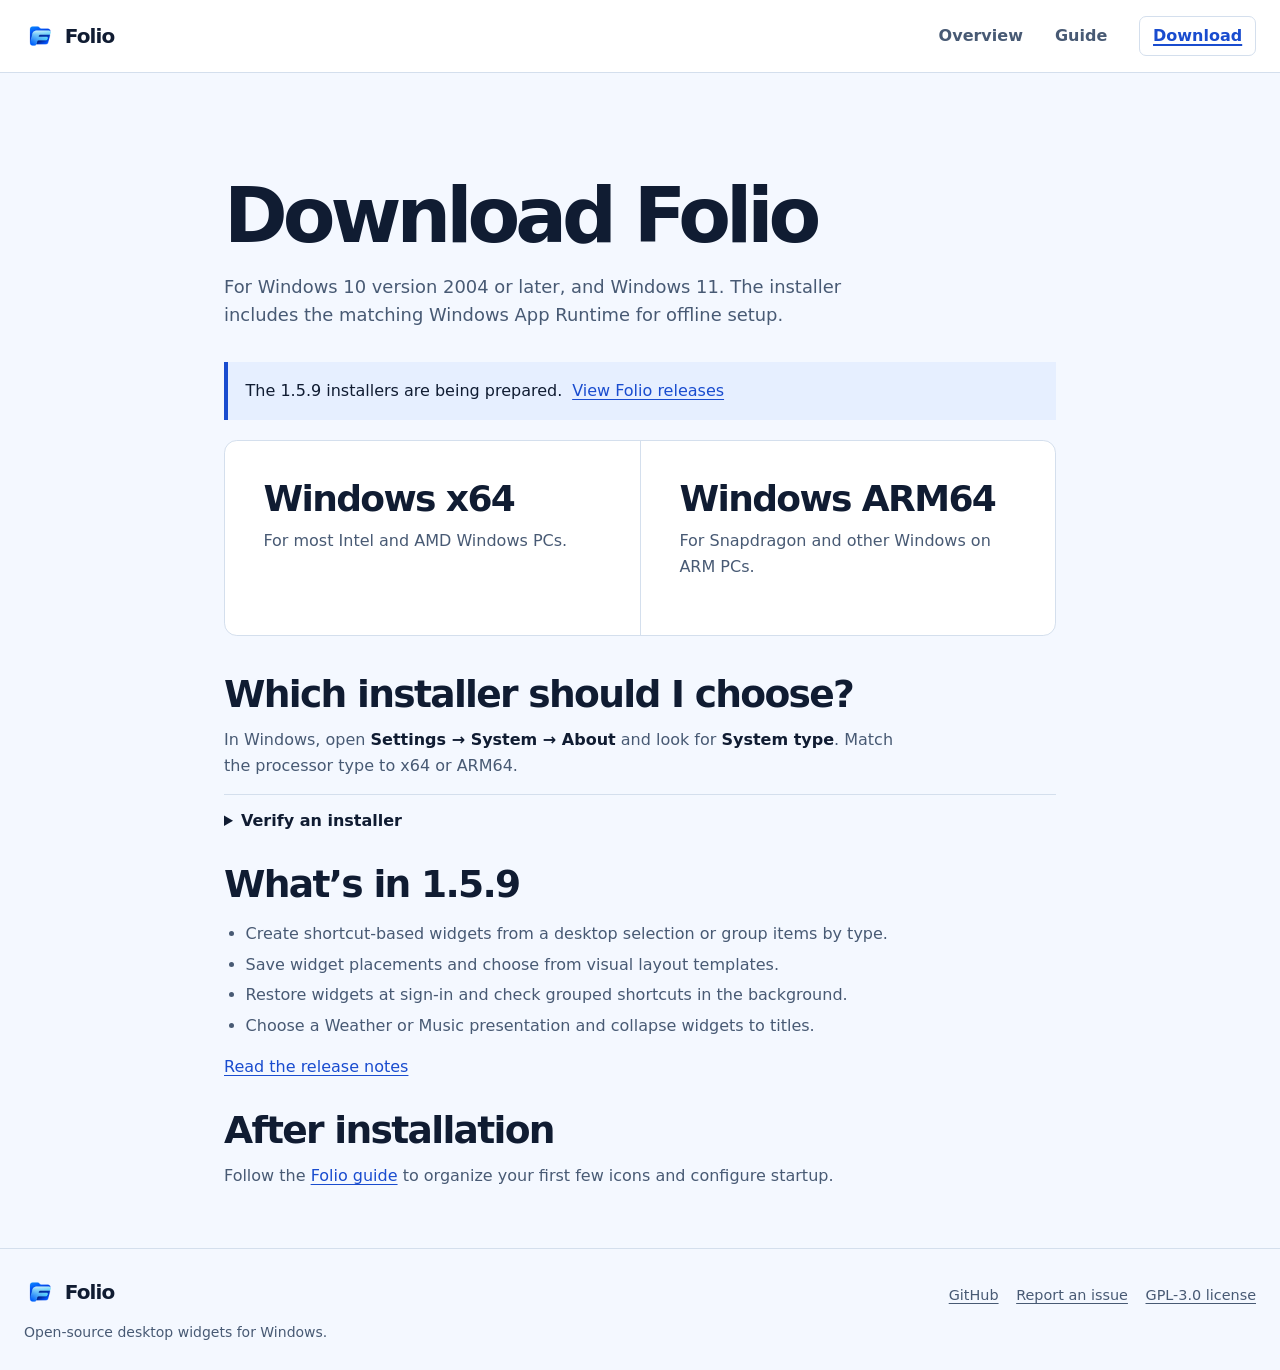
==== folio/download/index.html @ f1a7152a "Publish the rebranded Folio website" ====
<!doctype html>
<html lang="en">
<head>
  <meta charset="utf-8">
  <meta name="viewport" content="width=device-width, initial-scale=1">
  <title>Download Folio for Windows</title>
  <meta name="description" content="Download the Folio desktop organizer for Windows x64 and ARM64 and verify the installer with its SHA-256 checksum.">
  <meta name="theme-color" content="#0b192d">
  <link rel="canonical" href="https://mrfost07.github.io/folio/download/">
  <link rel="icon" type="image/png" href="../assets/folio.png">
  <link rel="stylesheet" href="../assets/site.css">
</head>
<body>
  <a class="skip" href="#main">Skip to content</a>
  <header class="site-header">
    <div class="wrap header-row">
      <a class="wordmark" href="../"><img src="../assets/folio.png" width="32" height="32" alt="">Folio</a>
      <nav class="nav" aria-label="Main navigation">
        <a href="../">Overview</a>
        <a href="../guide/">Guide</a>
        <a class="nav-download" href="../download/" aria-current="page">Download</a>
      </nav>
    </div>
  </header>
  <main id="main">
    <div class="narrow">
      <header class="page-heading">
        <h1>Download Folio</h1>
        <p class="lead">For Windows 10 version 2004 or later, and Windows 11. The installer includes the matching Windows App Runtime for offline setup.</p>
      </header>
      <!-- Release downloads -->
      <p class="status">The 1.5.9 installers are being prepared. <a href="https://github.com/mrfost07/Folio/releases">View Folio releases</a></p>
      <div class="download-panel" aria-label="Installer compatibility">
        <section aria-labelledby="arch-x64">
          <h2 id="arch-x64">Windows x64</h2>
          <p>For most Intel and AMD Windows PCs.</p>
        </section>
        <section aria-labelledby="arch-arm64">
          <h2 id="arch-arm64">Windows ARM64</h2>
          <p>For Snapdragon and other Windows on ARM PCs.</p>
        </section>
      </div>
      <!-- End release downloads -->
      <div class="download-notes">
        <h2>Which installer should I choose?</h2>
        <p>In Windows, open <span class="path">Settings → System → About</span> and look for <span class="path">System type</span>. Match the processor type to x64 or ARM64.</p>
        <details>
          <summary>Verify an installer</summary>
          <p>Run <code>Get-FileHash .\Folio_Setup_1.5.9_x64.exe -Algorithm SHA256</code> in PowerShell, substituting the downloaded filename if needed. Compare the result with the SHA-256 file for the same installer.</p>
        </details>
        <h2>What’s in 1.5.9</h2>
        <ul>
          <li>Create shortcut-based widgets from a desktop selection or group items by type.</li>
          <li>Save widget placements and choose from visual layout templates.</li>
          <li>Restore widgets at sign-in and check grouped shortcuts in the background.</li>
          <li>Choose a Weather or Music presentation and collapse widgets to titles.</li>
        </ul>
        <p><a href="https://github.com/mrfost07/Folio/blob/main/docs/releases/v1.5.9.md">Read the release notes</a></p>
        <h2>After installation</h2>
        <p>Follow the <a href="../guide/">Folio guide</a> to organize your first few icons and configure startup.</p>
      </div>
    </div>
  </main>
  <footer class="site-footer">
    <div class="wrap footer-row">
      <div>
        <a class="wordmark" href="../"><img src="../assets/folio.png" width="32" height="32" alt="">Folio</a>
        <p class="footer-copy">Open-source desktop widgets for Windows.</p>
      </div>
      <nav class="footer-links" aria-label="Project links">
        <a href="https://github.com/mrfost07/Folio">GitHub</a>
        <a href="https://github.com/mrfost07/Folio/issues">Report an issue</a>
        <a href="https://github.com/mrfost07/Folio/blob/main/LICENSE">GPL-3.0 license</a>
      </nav>
    </div>
  </footer>
</body>
</html>
---- folio/assets/site.css ----
:root {
  color-scheme: light;
  --paper: #f4f8ff;
  --ink: #101c32;
  --muted: #485a74;
  --line: #d4dfed;
  --blue: #194ccf;
  --night: #0b192d;
  --sky: #a5ccff;
  --sans: "Segoe UI Variable", "Segoe UI", system-ui, sans-serif;
}

* { box-sizing: border-box; }
html { background: var(--paper); }
body { margin: 0; color: var(--ink); font: 1rem/1.6 var(--sans); }
img { display: block; max-width: 100%; height: auto; }
a { color: var(--blue); text-underline-offset: .2em; }
a:hover { color: #12389b; }
a:focus-visible, summary:focus-visible {
  outline: 3px solid #2670ed;
  outline-offset: 5px;
  border-radius: 3px;
}
:where(h1, h2, h3, p, figure) { margin: 0; }
:where(h1, h2, h3) { text-wrap: balance; line-height: 1.12; }
:where(p, li) { text-wrap: pretty; }
h1 { font-size: clamp(2.75rem, 6.2vw, 5.5rem); letter-spacing: -.065em; font-weight: 720; }
h2 { font-size: clamp(1.85rem, 4vw, 3.4rem); letter-spacing: -.045em; font-weight: 700; }
h3 { font-size: 1.23rem; letter-spacing: -.022em; }
.wrap { width: min(100% - 3rem, 77rem); margin-inline: auto; }
.narrow { width: min(100% - 3rem, 52rem); margin-inline: auto; }
.skip { position: absolute; z-index: 2; top: 1rem; left: 1rem; background: white; padding: .5rem 1rem; transform: translateY(-200%); }
.skip:focus { transform: none; }
.site-header { border-bottom: 1px solid var(--line); background: #fff; }
.header-row, .footer-row, .band { display: flex; justify-content: space-between; align-items: center; gap: 1.5rem; }
.header-row { min-height: 4.5rem; }
.wordmark { display: inline-flex; gap: .55rem; align-items: center; color: var(--ink); text-decoration: none; font-size: 1.25rem; font-weight: 700; letter-spacing: -.045em; }
.wordmark img { width: 2rem; height: 2rem; object-fit: contain; }
.nav { display: flex; align-items: center; gap: clamp(.8rem, 3vw, 2rem); }
.nav a { color: var(--muted); padding-block: .5rem; text-decoration: none; font-weight: 630; }
.nav a:hover, .nav a[aria-current] { color: var(--blue); }
.nav a[aria-current] { text-decoration: underline; text-decoration-thickness: 2px; }
.nav a.nav-download { border: 1px solid var(--line); border-radius: .44rem; padding: .38rem .8rem; }
.hero { overflow: hidden; background: var(--night); color: #f4f8ff; }
.hero-layout { display: grid; grid-template-columns: minmax(19rem, .9fr) minmax(0, 1.12fr); align-items: center; gap: clamp(2.25rem, 5vw, 5.25rem); min-height: 36rem; padding-block: 4rem; }
.hero-copy { position: relative; }
.hero-copy h1 { max-width: 12ch; }
.hero-copy p { color: #ccd9eb; max-width: 34ch; font-size: 1.18rem; margin-block: 1.25rem 1.8rem; }
.hero-copy .compatibility { color: #b6c9e2; font-size: .95rem; margin-block: .9rem 0; }
.hero-visual { position: relative; }
.hero-visual::before { content: ""; position: absolute; inset: -11% -28% -14% -13%; background: radial-gradient(ellipse, #194a82 0, transparent 68%); opacity: .68; }
.capture { position: relative; margin: 0; }
.capture img { width: 100%; background: #162438; border: 1px solid #7f9ac0; border-radius: .75rem; box-shadow: 0 1.25rem 3rem #101c3226; }
.hero-visual img { box-shadow: 0 2.3rem 5rem #01091988; }
.caption { margin-top: .58rem; color: var(--muted); font-size: .875rem; }
.hero .caption { color: #bfcee3; }
.actions { display: flex; flex-wrap: wrap; align-items: center; gap: .65rem 1.1rem; }
.button { border: 1px solid transparent; border-radius: .48rem; display: inline-flex; align-items: center; justify-content: center; min-height: 3rem; padding: .6rem 1.1rem; background: var(--blue); color: #fff; text-decoration: none; font-weight: 680; }
.button:hover { background: #1540ad; color: #fff; }
.button.ice { background: #abceff; color: #11264c; }
.button.ice:hover { background: #d4e6ff; }
.hero a:not(.button), .band a:not(.button) { color: var(--sky); }
.section { padding-block: clamp(3rem, 7vw, 6rem); }
.section-heading { display: grid; grid-template-columns: minmax(0, 1fr) minmax(0, .86fr); gap: 2.5rem; align-items: end; margin-bottom: 2.1rem; }
.section-heading p, .lead { color: var(--muted); font-size: 1.12rem; max-width: 55ch; }
.feature-list { display: grid; grid-template-columns: repeat(3, minmax(0, 1fr)); border-block: 1px solid var(--line); }
.feature-list > article { padding: 1.7rem clamp(.85rem, 2.4vw, 2.2rem) 1.7rem 0; }
.feature-list > article + article { border-left: 1px solid var(--line); padding-left: clamp(.85rem, 2.4vw, 2.2rem); }
.feature-list p { color: var(--muted); margin-top: .5rem; }
.detail-row { display: grid; grid-template-columns: minmax(0, 1.28fr) minmax(0, .72fr); align-items: center; gap: clamp(2rem, 5vw, 5rem); }
.detail-row p { color: var(--muted); margin-block: 1rem; }
.detail-row .capture .caption { margin: .6rem 0 0; }
.lighter { background: #eaf2ff; border-block: 1px solid var(--line); }
.band { margin-block: clamp(3rem, 6vw, 5rem); padding: clamp(1.5rem, 4vw, 3rem); background: var(--night); color: white; border-radius: .9rem; }
.band h2 { font-size: clamp(1.6rem, 3.5vw, 2.65rem); }
.band p { color: #ccd9eb; margin-top: .35rem; }
.page-heading { padding-top: clamp(3.1rem, 8vw, 6.25rem); margin-bottom: 2rem; }
.page-heading h1 { font-size: clamp(2.5rem, 6vw, 4.8rem); }
.lead { margin-top: .85rem; }
.site-footer { border-top: 1px solid var(--line); padding-block: 1.7rem; }
.footer-row { align-items: flex-start; }
.footer-copy { margin-top: .3rem; color: var(--muted); font-size: .875rem; }
.footer-links { display: flex; flex-wrap: wrap; column-gap: 1.1rem; row-gap: .4rem; padding-top: .45rem; }
.footer-links a { color: var(--muted); font-size: .9rem; }
.anchor-nav { display: flex; flex-wrap: wrap; gap: .5rem 1.2rem; border-block: 1px solid var(--line); padding: .9rem 0; }
.guide-step { padding-block: 2.2rem; border-bottom: 1px solid var(--line); scroll-margin-top: 1rem; }
.guide-step h2, .download-notes h2 { font-size: clamp(1.55rem, 4vw, 2.35rem); }
.guide-step p, .download-notes p { max-width: 67ch; color: var(--muted); margin-top: .75rem; }
.guide-step :where(ol, ul), .download-notes ul { padding-left: 1.35rem; color: var(--muted); }
.guide-step li + li, .download-notes li + li { margin-top: .3rem; }
.guide-step .capture { margin-top: 1.3rem; }
.guide-step .capture .caption { margin-top: .55rem; }
.path { font-weight: 650; color: var(--ink); }
kbd { font: .85em var(--sans); padding: .1rem .38rem; border: 1px solid #b2c4dc; border-bottom-width: 2px; border-radius: .3rem; background: #fff; color: var(--ink); white-space: nowrap; }
.download-panel { display: grid; grid-template-columns: repeat(2, minmax(0, 1fr)); border: 1px solid var(--line); border-radius: .8rem; background: #fff; }
.download-panel > section { padding: clamp(1.4rem, 3.5vw, 2.4rem); }
.download-panel > section + section { border-left: 1px solid var(--line); }
.download-panel h2 { font-size: clamp(1.5rem, 3vw, 2.25rem); }
.download-panel p { margin-block: .55rem 1.1rem; color: var(--muted); }
.download-link-row { display: flex; flex-wrap: wrap; align-items: center; gap: .6rem 1rem; }
.download-link-row a:not(.button) { font-size: .9rem; }
.download-notes { margin-block: 2.3rem 3.7rem; }
.download-notes > * + h2 { margin-top: 1.85rem; }
details { border-top: 1px solid var(--line); margin-top: 1rem; padding-top: .8rem; }
summary { cursor: pointer; font-weight: 650; width: fit-content; }
code { overflow-wrap: anywhere; color: var(--ink); }
.status { border-left: 4px solid var(--blue); background: #e6efff; padding: 1rem 1.1rem; margin-bottom: 1.25rem; color: var(--ink); }
.status a { margin-left: .3rem; }

@media (max-width: 57rem) {
  .hero-layout { grid-template-columns: 1fr; gap: 2rem; min-height: 0; padding-block: 3.25rem 2.4rem; }
  .hero-copy h1 { max-width: 16ch; }
  .hero-copy p { max-width: 45ch; }
  .hero-visual { max-width: 46rem; }
  .detail-row { grid-template-columns: 1fr; gap: 1.6rem; }
}
@media (max-width: 37rem) {
  .wrap, .narrow { width: calc(100% - 2rem); }
  .section-heading, .feature-list, .download-panel { grid-template-columns: 1fr; gap: 0; }
  .section-heading p { margin-top: .75rem; }
  .feature-list > article, .feature-list > article + article { padding: 1.05rem 0; border-left: 0; }
  .feature-list > article + article, .download-panel > section + section { border-top: 1px solid var(--line); border-left: 0; }
  .band, .footer-row { align-items: flex-start; flex-direction: column; gap: 1rem; }
  .header-row { gap: .65rem; }
  .nav { gap: .7rem; font-size: .92rem; }
  .nav a.nav-download { padding: .3rem .45rem; }
}
@media (forced-colors: active) {
  .button, .nav a.nav-download { border: 1px solid ButtonText; }
}
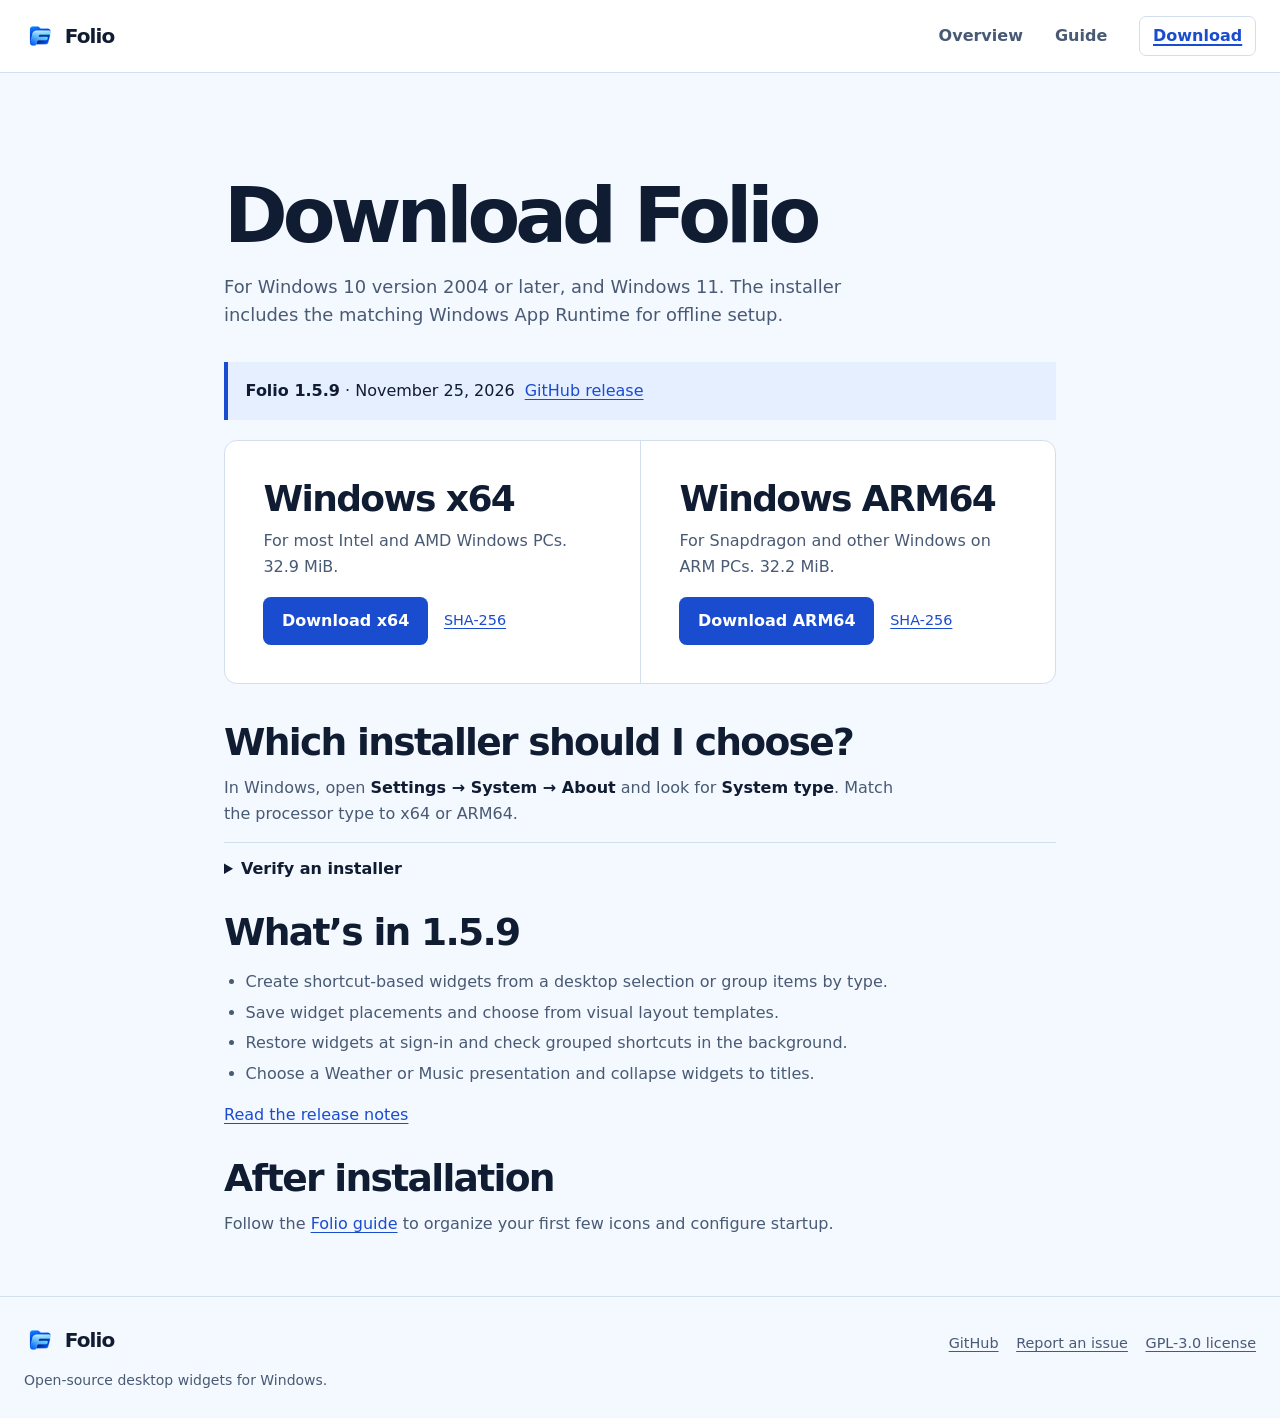
==== commit d4a51525: "Add the Folio demo and verified 1.5.9 downloads" ====
--- a/folio/download/index.html
+++ b/folio/download/index.html
@@ -29,15 +29,23 @@
         <p class="lead">For Windows 10 version 2004 or later, and Windows 11. The installer includes the matching Windows App Runtime for offline setup.</p>
       </header>
       <!-- Release downloads -->
-      <p class="status">The 1.5.9 installers are being prepared. <a href="https://github.com/mrfost07/Folio/releases">View Folio releases</a></p>
-      <div class="download-panel" aria-label="Installer compatibility">
+      <p class="status"><strong>Folio 1.5.9</strong> · November 25, 2026 <a href="https://github.com/mrfost07/Folio/releases/tag/v1.5.9">GitHub release</a></p>
+      <div class="download-panel" aria-label="Folio 1.5.9 installers">
         <section aria-labelledby="arch-x64">
           <h2 id="arch-x64">Windows x64</h2>
-          <p>For most Intel and AMD Windows PCs.</p>
+          <p>For most Intel and AMD Windows PCs. 32.9 MiB.</p>
+          <div class="download-link-row">
+            <a class="button" href="https://github.com/mrfost07/Folio/releases/download/v1.5.9/Folio_Setup_1.5.9_x64.exe">Download x64</a>
+            <a href="https://github.com/mrfost07/Folio/releases/download/v1.5.9/Folio_Setup_1.5.9_x64.exe.sha256" aria-label="SHA-256 checksum for the x64 installer">SHA-256</a>
+          </div>
         </section>
         <section aria-labelledby="arch-arm64">
           <h2 id="arch-arm64">Windows ARM64</h2>
-          <p>For Snapdragon and other Windows on ARM PCs.</p>
+          <p>For Snapdragon and other Windows on ARM PCs. 32.2 MiB.</p>
+          <div class="download-link-row">
+            <a class="button" href="https://github.com/mrfost07/Folio/releases/download/v1.5.9/Folio_Setup_1.5.9_arm64.exe">Download ARM64</a>
+            <a href="https://github.com/mrfost07/Folio/releases/download/v1.5.9/Folio_Setup_1.5.9_arm64.exe.sha256" aria-label="SHA-256 checksum for the ARM64 installer">SHA-256</a>
+          </div>
         </section>
       </div>
       <!-- End release downloads -->
@@ -46,7 +54,7 @@
         <p>In Windows, open <span class="path">Settings → System → About</span> and look for <span class="path">System type</span>. Match the processor type to x64 or ARM64.</p>
         <details>
           <summary>Verify an installer</summary>
-          <p>Run <code>Get-FileHash .\Folio_Setup_1.5.9_x64.exe -Algorithm SHA256</code> in PowerShell, substituting the downloaded filename if needed. Compare the result with the SHA-256 file for the same installer.</p>
+          <p>Run <code>Get-FileHash .\Folio_Setup_1.5.9_x64.exe -Algorithm SHA256</code> in PowerShell, substituting the downloaded filename if needed. This release uses unsigned installers. Compare the result with the SHA-256 file for the same installer.</p>
         </details>
         <h2>What’s in 1.5.9</h2>
         <ul>
@@ -55,7 +63,7 @@
           <li>Restore widgets at sign-in and check grouped shortcuts in the background.</li>
           <li>Choose a Weather or Music presentation and collapse widgets to titles.</li>
         </ul>
-        <p><a href="https://github.com/mrfost07/Folio/blob/main/docs/releases/v1.5.9.md">Read the release notes</a></p>
+        <p><a href="https://github.com/mrfost07/Folio/releases/tag/v1.5.9">Read the release notes</a></p>
         <h2>After installation</h2>
         <p>Follow the <a href="../guide/">Folio guide</a> to organize your first few icons and configure startup.</p>
       </div>
--- a/folio/assets/site.css
+++ b/folio/assets/site.css
@@ -42,16 +42,19 @@
 .nav a[aria-current] { text-decoration: underline; text-decoration-thickness: 2px; }
 .nav a.nav-download { border: 1px solid var(--line); border-radius: .44rem; padding: .38rem .8rem; }
 .hero { overflow: hidden; background: var(--night); color: #f4f8ff; }
-.hero-layout { display: grid; grid-template-columns: minmax(19rem, .9fr) minmax(0, 1.12fr); align-items: center; gap: clamp(2.25rem, 5vw, 5.25rem); min-height: 36rem; padding-block: 4rem; }
-.hero-copy { position: relative; }
-.hero-copy h1 { max-width: 12ch; }
-.hero-copy p { color: #ccd9eb; max-width: 34ch; font-size: 1.18rem; margin-block: 1.25rem 1.8rem; }
+.hero-layout { display: grid; gap: clamp(2.1rem, 4.5vw, 3.75rem); padding-block: clamp(2.8rem, 6vw, 5.5rem) 2.4rem; }
+.hero-copy { text-align: center; }
+.hero-copy .actions { justify-content: center; }
+.hero-copy h1 { max-width: 18ch; margin-inline: auto; }
+.hero-copy p { color: #ccd9eb; max-width: 50ch; font-size: 1.18rem; margin: 1.15rem auto 1.5rem; }
 .hero-copy .compatibility { color: #b6c9e2; font-size: .95rem; margin-block: .9rem 0; }
 .hero-visual { position: relative; }
-.hero-visual::before { content: ""; position: absolute; inset: -11% -28% -14% -13%; background: radial-gradient(ellipse, #194a82 0, transparent 68%); opacity: .68; }
+.hero-visual::before { content: ""; pointer-events: none; position: absolute; inset: -12% -18% -8%; background: radial-gradient(ellipse, #194a82 0, transparent 68%); opacity: .58; }
+.demo-stage { scroll-margin-top: 1rem; }
+.demo-stage video { display: block; position: relative; width: 100%; height: auto; aspect-ratio: 16 / 9; background: #101c32; border: 1px solid #7f9ac0; border-radius: .75rem; box-shadow: 0 1.75rem 4rem #01091988; }
+.demo-stage .caption { position: relative; }
 .capture { position: relative; margin: 0; }
 .capture img { width: 100%; background: #162438; border: 1px solid #7f9ac0; border-radius: .75rem; box-shadow: 0 1.25rem 3rem #101c3226; }
-.hero-visual img { box-shadow: 0 2.3rem 5rem #01091988; }
 .caption { margin-top: .58rem; color: var(--muted); font-size: .875rem; }
 .hero .caption { color: #bfcee3; }
 .actions { display: flex; flex-wrap: wrap; align-items: center; gap: .65rem 1.1rem; }
@@ -59,6 +62,8 @@
 .button:hover { background: #1540ad; color: #fff; }
 .button.ice { background: #abceff; color: #11264c; }
 .button.ice:hover { background: #d4e6ff; }
+.button.outline { background: transparent; border-color: #718ba9; color: #e6efff; }
+.button.outline:hover { background: #162b47; color: #fff; }
 .hero a:not(.button), .band a:not(.button) { color: var(--sky); }
 .section { padding-block: clamp(3rem, 7vw, 6rem); }
 .section-heading { display: grid; grid-template-columns: minmax(0, 1fr) minmax(0, .86fr); gap: 2.5rem; align-items: end; margin-bottom: 2.1rem; }
@@ -68,6 +73,7 @@
 .feature-list > article + article { border-left: 1px solid var(--line); padding-left: clamp(.85rem, 2.4vw, 2.2rem); }
 .feature-list p { color: var(--muted); margin-top: .5rem; }
 .detail-row { display: grid; grid-template-columns: minmax(0, 1.28fr) minmax(0, .72fr); align-items: center; gap: clamp(2rem, 5vw, 5rem); }
+.layout-showcase { grid-template-columns: minmax(0, .72fr) minmax(0, 1.28fr); padding-top: 0; }
 .detail-row p { color: var(--muted); margin-block: 1rem; }
 .detail-row .capture .caption { margin: .6rem 0 0; }
 .lighter { background: #eaf2ff; border-block: 1px solid var(--line); }
@@ -108,10 +114,7 @@
 .status a { margin-left: .3rem; }
 
 @media (max-width: 57rem) {
-  .hero-layout { grid-template-columns: 1fr; gap: 2rem; min-height: 0; padding-block: 3.25rem 2.4rem; }
-  .hero-copy h1 { max-width: 16ch; }
   .hero-copy p { max-width: 45ch; }
-  .hero-visual { max-width: 46rem; }
   .detail-row { grid-template-columns: 1fr; gap: 1.6rem; }
 }
 @media (max-width: 37rem) {
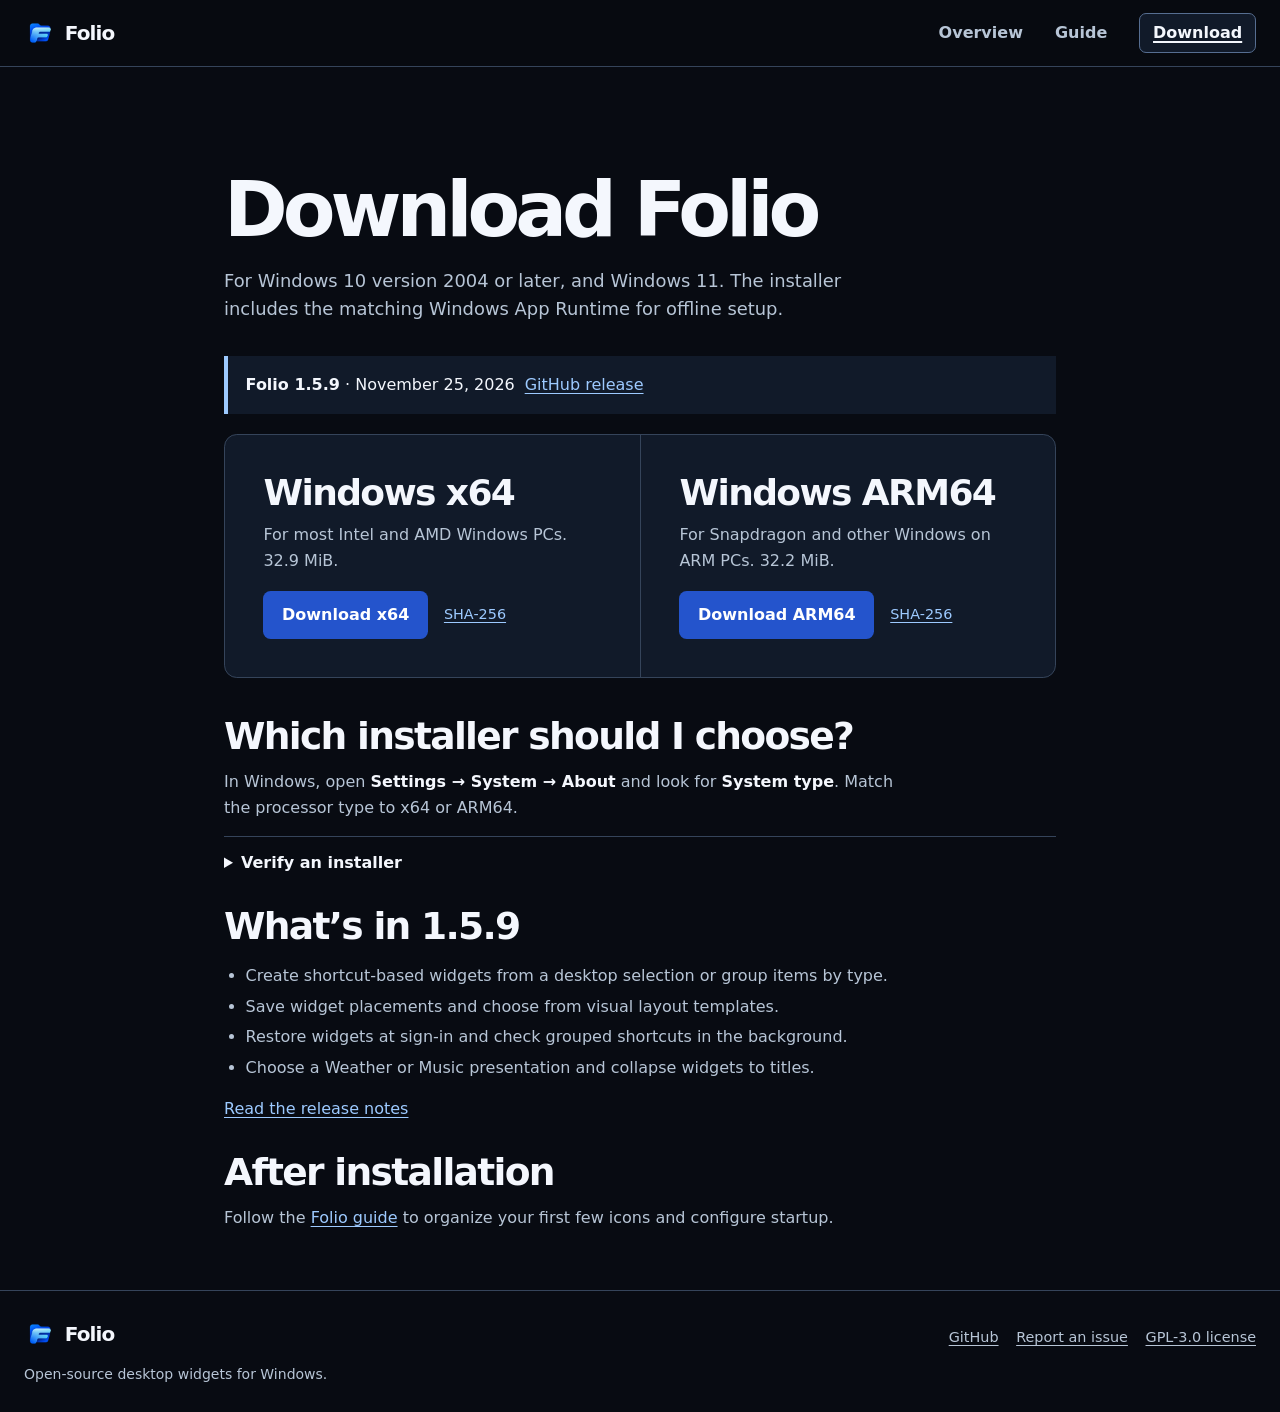
==== commit 8c056c88: "Darken the Folio site and embed its autoplay demo" ====
--- a/folio/download/index.html
+++ b/folio/download/index.html
@@ -5,10 +5,11 @@
   <meta name="viewport" content="width=device-width, initial-scale=1">
   <title>Download Folio for Windows</title>
   <meta name="description" content="Download the Folio desktop organizer for Windows x64 and ARM64 and verify the installer with its SHA-256 checksum.">
-  <meta name="theme-color" content="#0b192d">
+  <meta name="color-scheme" content="dark">
+  <meta name="theme-color" content="#080b12">
   <link rel="canonical" href="https://mrfost07.github.io/folio/download/">
   <link rel="icon" type="image/png" href="../assets/folio.png">
-  <link rel="stylesheet" href="../assets/site.css">
+  <link rel="stylesheet" href="../assets/site.css?v=dark">
 </head>
 <body>
   <a class="skip" href="#main">Skip to content</a>
--- a/folio/assets/site.css
+++ b/folio/assets/site.css
@@ -1,23 +1,23 @@
 :root {
-  color-scheme: light;
-  --paper: #f4f8ff;
-  --ink: #101c32;
-  --muted: #485a74;
-  --line: #d4dfed;
-  --blue: #194ccf;
-  --night: #0b192d;
-  --sky: #a5ccff;
+  color-scheme: dark;
+  --canvas: #080b12;
+  --text: #f4f7fd;
+  --muted: #b7c5d6;
+  --line: #35445a;
+  --blue: #9dcaff;
+  --surface: #111a29;
+  --accent-fill: #2454cc;
   --sans: "Segoe UI Variable", "Segoe UI", system-ui, sans-serif;
 }
 
 * { box-sizing: border-box; }
-html { background: var(--paper); }
-body { margin: 0; color: var(--ink); font: 1rem/1.6 var(--sans); }
+html { background: var(--canvas); }
+body { margin: 0; color: var(--text); font: 1rem/1.6 var(--sans); }
 img { display: block; max-width: 100%; height: auto; }
 a { color: var(--blue); text-underline-offset: .2em; }
-a:hover { color: #12389b; }
+a:hover { color: #d1e7ff; }
 a:focus-visible, summary:focus-visible {
-  outline: 3px solid #2670ed;
+  outline: 3px solid #98c8ff;
   outline-offset: 5px;
   border-radius: 3px;
 }
@@ -29,42 +29,40 @@
 h3 { font-size: 1.23rem; letter-spacing: -.022em; }
 .wrap { width: min(100% - 3rem, 77rem); margin-inline: auto; }
 .narrow { width: min(100% - 3rem, 52rem); margin-inline: auto; }
-.skip { position: absolute; z-index: 2; top: 1rem; left: 1rem; background: white; padding: .5rem 1rem; transform: translateY(-200%); }
+.skip { position: absolute; z-index: 2; top: 1rem; left: 1rem; background: var(--surface); padding: .5rem 1rem; transform: translateY(-200%); }
 .skip:focus { transform: none; }
-.site-header { border-bottom: 1px solid var(--line); background: #fff; }
+.site-header { border-bottom: 1px solid var(--line); background: #070a10; }
 .header-row, .footer-row, .band { display: flex; justify-content: space-between; align-items: center; gap: 1.5rem; }
-.header-row { min-height: 4.5rem; }
-.wordmark { display: inline-flex; gap: .55rem; align-items: center; color: var(--ink); text-decoration: none; font-size: 1.25rem; font-weight: 700; letter-spacing: -.045em; }
+.header-row { min-height: 4.125rem; }
+.wordmark { display: inline-flex; gap: .55rem; align-items: center; color: var(--text); text-decoration: none; font-size: 1.25rem; font-weight: 700; letter-spacing: -.045em; }
 .wordmark img { width: 2rem; height: 2rem; object-fit: contain; }
 .nav { display: flex; align-items: center; gap: clamp(.8rem, 3vw, 2rem); }
 .nav a { color: var(--muted); padding-block: .5rem; text-decoration: none; font-weight: 630; }
 .nav a:hover, .nav a[aria-current] { color: var(--blue); }
 .nav a[aria-current] { text-decoration: underline; text-decoration-thickness: 2px; }
-.nav a.nav-download { border: 1px solid var(--line); border-radius: .44rem; padding: .38rem .8rem; }
-.hero { overflow: hidden; background: var(--night); color: #f4f8ff; }
-.hero-layout { display: grid; gap: clamp(2.1rem, 4.5vw, 3.75rem); padding-block: clamp(2.8rem, 6vw, 5.5rem) 2.4rem; }
+.nav a.nav-download { border: 1px solid #566e91; border-radius: .44rem; background: var(--surface); color: var(--text); padding: .38rem .8rem; }
+.hero { overflow: hidden; background: #090f1a; border-bottom: 1px solid var(--line); }
+.hero-layout { display: grid; gap: clamp(1.65rem, 3.6vw, 2.8rem); padding-block: clamp(2.55rem, 5.2vw, 4.35rem) 2rem; }
 .hero-copy { text-align: center; }
 .hero-copy .actions { justify-content: center; }
 .hero-copy h1 { max-width: 18ch; margin-inline: auto; }
-.hero-copy p { color: #ccd9eb; max-width: 50ch; font-size: 1.18rem; margin: 1.15rem auto 1.5rem; }
-.hero-copy .compatibility { color: #b6c9e2; font-size: .95rem; margin-block: .9rem 0; }
+.hero-copy p { color: var(--muted); max-width: 50ch; font-size: 1.18rem; margin: 1.15rem auto 1.5rem; }
+.hero-copy .compatibility { color: var(--muted); font-size: .95rem; margin-block: .9rem 0; }
 .hero-visual { position: relative; }
-.hero-visual::before { content: ""; pointer-events: none; position: absolute; inset: -12% -18% -8%; background: radial-gradient(ellipse, #194a82 0, transparent 68%); opacity: .58; }
+.hero-visual::before { content: ""; pointer-events: none; position: absolute; inset: -12% -18% -8%; background: radial-gradient(ellipse, #1a3e72 0, transparent 70%); opacity: .52; }
 .demo-stage { scroll-margin-top: 1rem; }
-.demo-stage video { display: block; position: relative; width: 100%; height: auto; aspect-ratio: 16 / 9; background: #101c32; border: 1px solid #7f9ac0; border-radius: .75rem; box-shadow: 0 1.75rem 4rem #01091988; }
+.demo-stage video, .demo-still { display: block; position: relative; width: 100%; height: auto; aspect-ratio: 16 / 9; background: #080c14; border: 1px solid #5e7598; border-radius: .75rem; box-shadow: 0 1.75rem 4rem #0008; }
 .demo-stage .caption { position: relative; }
 .capture { position: relative; margin: 0; }
-.capture img { width: 100%; background: #162438; border: 1px solid #7f9ac0; border-radius: .75rem; box-shadow: 0 1.25rem 3rem #101c3226; }
+.capture img { width: 100%; background: var(--surface); border: 1px solid #5e7598; border-radius: .75rem; }
 .caption { margin-top: .58rem; color: var(--muted); font-size: .875rem; }
-.hero .caption { color: #bfcee3; }
+.demo-still { display: none; }
 .actions { display: flex; flex-wrap: wrap; align-items: center; gap: .65rem 1.1rem; }
-.button { border: 1px solid transparent; border-radius: .48rem; display: inline-flex; align-items: center; justify-content: center; min-height: 3rem; padding: .6rem 1.1rem; background: var(--blue); color: #fff; text-decoration: none; font-weight: 680; }
-.button:hover { background: #1540ad; color: #fff; }
-.button.ice { background: #abceff; color: #11264c; }
-.button.ice:hover { background: #d4e6ff; }
-.button.outline { background: transparent; border-color: #718ba9; color: #e6efff; }
+.button { border: 1px solid transparent; border-radius: .48rem; display: inline-flex; align-items: center; justify-content: center; min-height: 3rem; padding: .6rem 1.1rem; background: var(--accent-fill); color: #fff; text-decoration: none; font-weight: 680; }
+.button:hover { background: #2b5ddb; color: #fff; }
+.button.outline { background: transparent; border-color: #617896; color: var(--text); }
 .button.outline:hover { background: #162b47; color: #fff; }
-.hero a:not(.button), .band a:not(.button) { color: var(--sky); }
+.nav a.nav-download:hover { background: #1c2a41; color: var(--text); }
 .section { padding-block: clamp(3rem, 7vw, 6rem); }
 .section-heading { display: grid; grid-template-columns: minmax(0, 1fr) minmax(0, .86fr); gap: 2.5rem; align-items: end; margin-bottom: 2.1rem; }
 .section-heading p, .lead { color: var(--muted); font-size: 1.12rem; max-width: 55ch; }
@@ -76,10 +74,10 @@
 .layout-showcase { grid-template-columns: minmax(0, .72fr) minmax(0, 1.28fr); padding-top: 0; }
 .detail-row p { color: var(--muted); margin-block: 1rem; }
 .detail-row .capture .caption { margin: .6rem 0 0; }
-.lighter { background: #eaf2ff; border-block: 1px solid var(--line); }
-.band { margin-block: clamp(3rem, 6vw, 5rem); padding: clamp(1.5rem, 4vw, 3rem); background: var(--night); color: white; border-radius: .9rem; }
+.surface-section { background: var(--surface); border-block: 1px solid var(--line); }
+.band { margin-block: clamp(3rem, 6vw, 5rem); padding: clamp(1.5rem, 4vw, 3rem); background: var(--surface); color: var(--text); border: 1px solid var(--line); border-radius: .9rem; }
 .band h2 { font-size: clamp(1.6rem, 3.5vw, 2.65rem); }
-.band p { color: #ccd9eb; margin-top: .35rem; }
+.band p { color: var(--muted); margin-top: .35rem; }
 .page-heading { padding-top: clamp(3.1rem, 8vw, 6.25rem); margin-bottom: 2rem; }
 .page-heading h1 { font-size: clamp(2.5rem, 6vw, 4.8rem); }
 .lead { margin-top: .85rem; }
@@ -96,9 +94,9 @@
 .guide-step li + li, .download-notes li + li { margin-top: .3rem; }
 .guide-step .capture { margin-top: 1.3rem; }
 .guide-step .capture .caption { margin-top: .55rem; }
-.path { font-weight: 650; color: var(--ink); }
-kbd { font: .85em var(--sans); padding: .1rem .38rem; border: 1px solid #b2c4dc; border-bottom-width: 2px; border-radius: .3rem; background: #fff; color: var(--ink); white-space: nowrap; }
-.download-panel { display: grid; grid-template-columns: repeat(2, minmax(0, 1fr)); border: 1px solid var(--line); border-radius: .8rem; background: #fff; }
+.path { font-weight: 650; color: var(--text); }
+kbd { font: .85em var(--sans); padding: .1rem .38rem; border: 1px solid #637b9b; border-bottom-width: 2px; border-radius: .3rem; background: var(--surface); color: var(--text); white-space: nowrap; }
+.download-panel { display: grid; grid-template-columns: repeat(2, minmax(0, 1fr)); border: 1px solid var(--line); border-radius: .8rem; background: var(--surface); }
 .download-panel > section { padding: clamp(1.4rem, 3.5vw, 2.4rem); }
 .download-panel > section + section { border-left: 1px solid var(--line); }
 .download-panel h2 { font-size: clamp(1.5rem, 3vw, 2.25rem); }
@@ -109,8 +107,8 @@
 .download-notes > * + h2 { margin-top: 1.85rem; }
 details { border-top: 1px solid var(--line); margin-top: 1rem; padding-top: .8rem; }
 summary { cursor: pointer; font-weight: 650; width: fit-content; }
-code { overflow-wrap: anywhere; color: var(--ink); }
-.status { border-left: 4px solid var(--blue); background: #e6efff; padding: 1rem 1.1rem; margin-bottom: 1.25rem; color: var(--ink); }
+code { overflow-wrap: anywhere; color: var(--text); }
+.status { border-left: 4px solid var(--blue); background: var(--surface); padding: 1rem 1.1rem; margin-bottom: 1.25rem; color: var(--text); }
 .status a { margin-left: .3rem; }
 
 @media (max-width: 57rem) {
@@ -128,6 +126,11 @@
   .nav { gap: .7rem; font-size: .92rem; }
   .nav a.nav-download { padding: .3rem .45rem; }
 }
+@media (prefers-reduced-motion: reduce) {
+  .demo-stage video { display: none; }
+  .demo-stage .demo-still { display: block; }
+}
+
 @media (forced-colors: active) {
   .button, .nav a.nav-download { border: 1px solid ButtonText; }
 }
